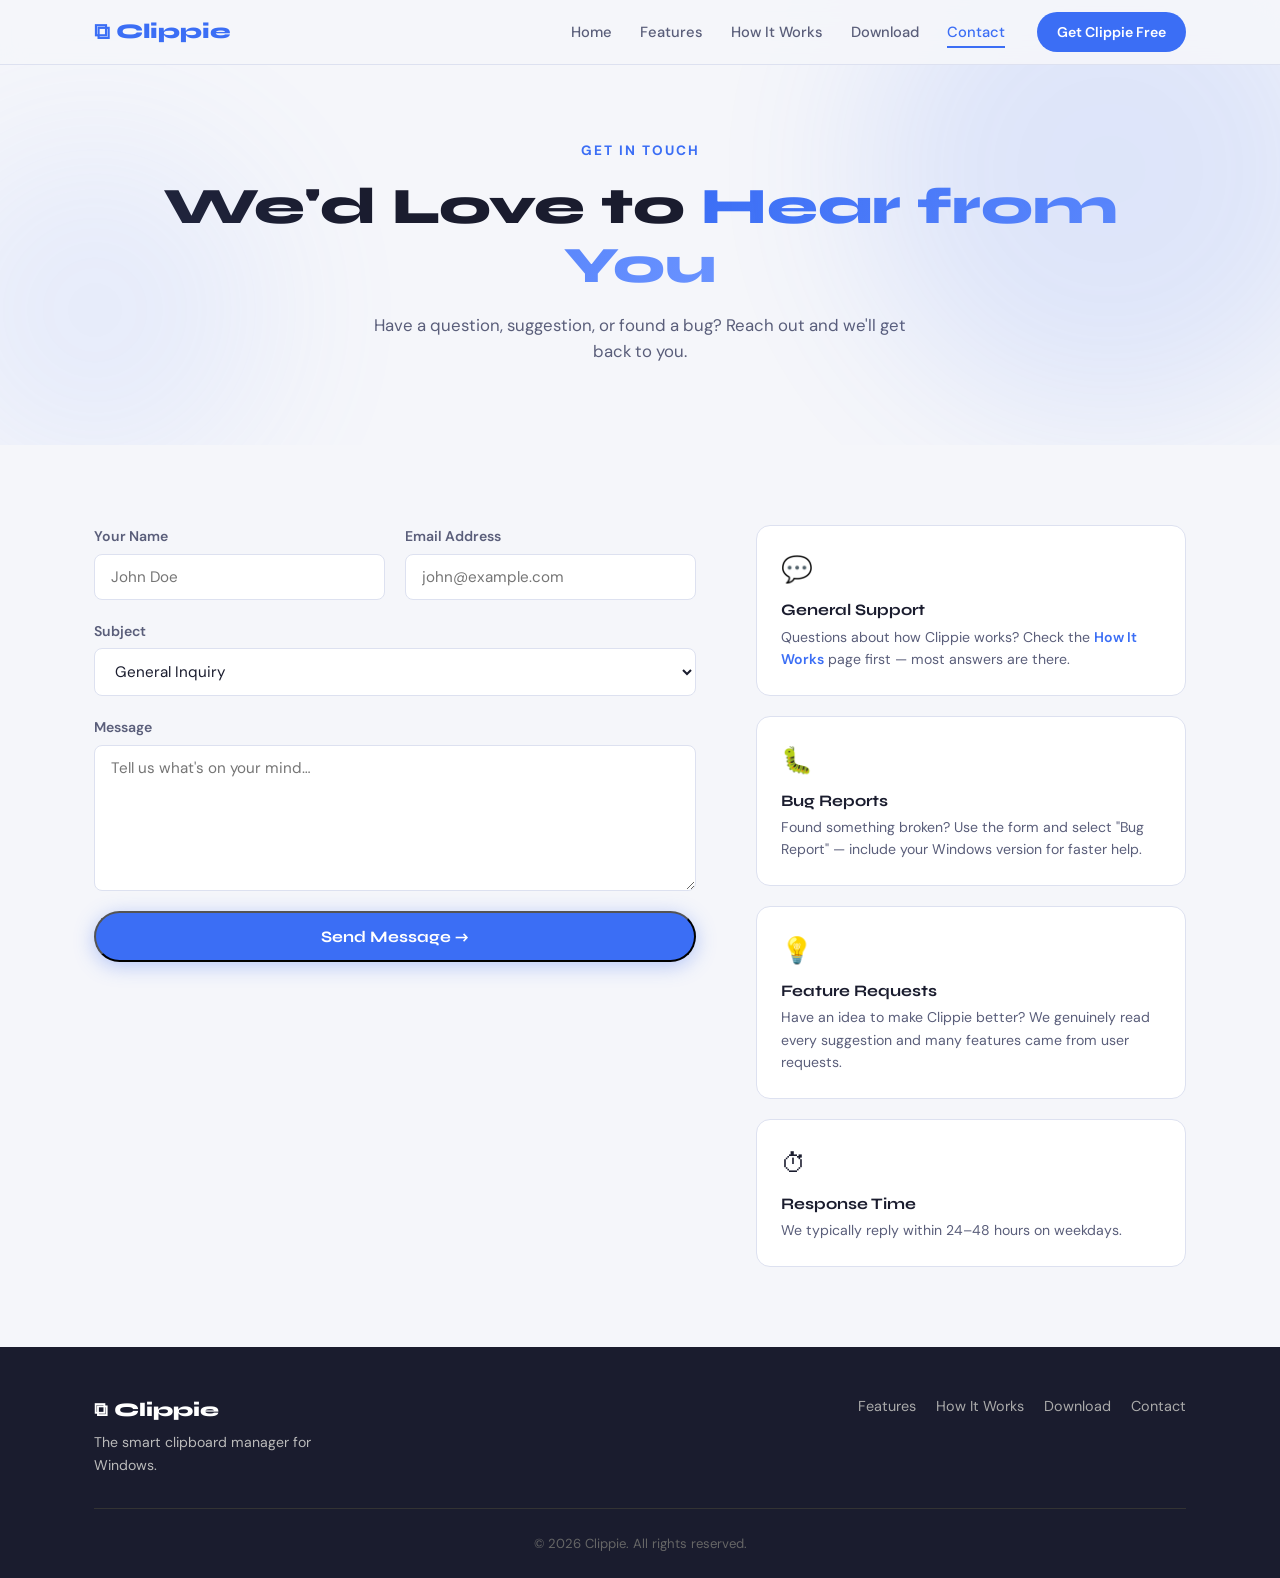
==== contact.html @ e57cf1a3 "Add files via upload" ====
<!DOCTYPE html>
<html lang="en">
<head>
  <meta charset="UTF-8"/>
  <meta name="viewport" content="width=device-width, initial-scale=1.0"/>
  <title>Contact – Clippie</title>
  <link rel="stylesheet" href="style.css"/>
  <link href="https://fonts.googleapis.com/css2?family=Syne:wght@400;600;700;800&family=DM+Sans:wght@300;400;500&display=swap" rel="stylesheet"/>
</head>
<body>

<nav class="navbar">
  <div class="nav-inner">
    <a href="index.html" class="logo"><span class="logo-icon">⧉</span> Clippie</a>
    <ul class="nav-links">
      <li><a href="index.html">Home</a></li>
      <li><a href="features.html">Features</a></li>
      <li><a href="how-it-works.html">How It Works</a></li>
      <li><a href="download.html">Download</a></li>
      <li><a href="contact.html" class="active">Contact</a></li>
    </ul>
    <a href="download.html" class="btn-nav">Get Clippie Free</a>
    <button class="burger" id="burger">&#9776;</button>
  </div>
  <div class="mobile-menu" id="mobileMenu">
    <a href="index.html">Home</a>
    <a href="features.html">Features</a>
    <a href="how-it-works.html">How It Works</a>
    <a href="download.html">Download</a>
    <a href="contact.html">Contact</a>
  </div>
</nav>

<section class="page-hero">
  <div class="orb orb1"></div>
  <div class="orb orb2"></div>
  <div class="container">
    <p class="page-label">Get in Touch</p>
    <h1>We'd Love to <span class="gradient-text">Hear from You</span></h1>
    <p class="page-sub">Have a question, suggestion, or found a bug? Reach out and we'll get back to you.</p>
  </div>
</section>

<section class="contact-section">
  <div class="container">
    <div class="contact-layout">

      <!-- FORM -->
      <div class="contact-form-wrap fade-up">
        <form class="contact-form" id="contactForm">
          <div class="form-row">
            <div class="form-group">
              <label>Your Name</label>
              <input type="text" placeholder="John Doe" required />
            </div>
            <div class="form-group">
              <label>Email Address</label>
              <input type="email" placeholder="john@example.com" required />
            </div>
          </div>
          <div class="form-group">
            <label>Subject</label>
            <select>
              <option>General Inquiry</option>
              <option>Bug Report</option>
              <option>Feature Request</option>
              <option>Other</option>
            </select>
          </div>
          <div class="form-group">
            <label>Message</label>
            <textarea rows="6" placeholder="Tell us what's on your mind…" required></textarea>
          </div>
          <button type="submit" class="btn-primary full-width">Send Message →</button>
          <div class="form-success" id="formSuccess">✓ Message sent! We'll reply soon.</div>
        </form>
      </div>

      <!-- INFO -->
      <div class="contact-info fade-up">
        <div class="ci-card">
          <div class="ci-icon">💬</div>
          <h3>General Support</h3>
          <p>Questions about how Clippie works? Check the <a href="how-it-works.html">How It Works</a> page first — most answers are there.</p>
        </div>
        <div class="ci-card">
          <div class="ci-icon">🐛</div>
          <h3>Bug Reports</h3>
          <p>Found something broken? Use the form and select "Bug Report" — include your Windows version for faster help.</p>
        </div>
        <div class="ci-card">
          <div class="ci-icon">💡</div>
          <h3>Feature Requests</h3>
          <p>Have an idea to make Clippie better? We genuinely read every suggestion and many features came from user requests.</p>
        </div>
        <div class="ci-card">
          <div class="ci-icon">⏱</div>
          <h3>Response Time</h3>
          <p>We typically reply within 24–48 hours on weekdays.</p>
        </div>
      </div>

    </div>
  </div>
</section>

<footer class="footer">
  <div class="container footer-inner">
    <div class="footer-brand"><span class="logo">⧉ Clippie</span><p>The smart clipboard manager for Windows.</p></div>
    <div class="footer-links">
      <a href="features.html">Features</a>
      <a href="how-it-works.html">How It Works</a>
      <a href="download.html">Download</a>
      <a href="contact.html">Contact</a>
    </div>
    <p class="footer-copy">© 2026 Clippie. All rights reserved.</p>
  </div>
</footer>

<script src="main.js"></script>
<script>
  document.getElementById('contactForm').addEventListener('submit', function(e){
    e.preventDefault();
    document.getElementById('formSuccess').style.display = 'block';
    this.reset();
    setTimeout(()=>{ document.getElementById('formSuccess').style.display='none'; }, 4000);
  });
</script>
</body>
</html>
---- style.css ----
/* ========================
   CLIPPIE WEBSITE — style.css
   ======================== */

:root {
  --blue: #3b6ef5;
  --blue-light: #6a93ff;
  --blue-dark: #1a3eb5;
  --bg: #f5f6fa;
  --bg2: #eef0f7;
  --card: #ffffff;
  --text: #1a1c2e;
  --text2: #5a5e7a;
  --border: #dde1f0;
  --green: #22c55e;
  --radius: 14px;
  --radius-sm: 8px;
  --shadow: 0 4px 24px rgba(59,110,245,0.10);
  --shadow-lg: 0 8px 48px rgba(59,110,245,0.18);
  --transition: 0.3s cubic-bezier(.4,0,.2,1);
}

*, *::before, *::after { box-sizing: border-box; margin: 0; padding: 0; }

html { scroll-behavior: smooth; }

body {
  font-family: 'DM Sans', sans-serif;
  background: var(--bg);
  color: var(--text);
  font-size: 16px;
  line-height: 1.6;
  overflow-x: hidden;
}

h1,h2,h3,h4 { font-family: 'Syne', sans-serif; line-height: 1.15; }

a { color: inherit; text-decoration: none; }

img { max-width: 100%; }

.container { max-width: 1140px; margin: 0 auto; padding: 0 24px; }

/* ======================== NAVBAR ======================== */
.navbar {
  position: fixed; top: 0; left: 0; right: 0; z-index: 999;
  background: rgba(245,246,250,0.92);
  backdrop-filter: blur(12px);
  border-bottom: 1px solid var(--border);
  transition: var(--transition);
}
.nav-inner {
  display: flex; align-items: center; gap: 32px;
  max-width: 1140px; margin: 0 auto; padding: 0 24px; height: 64px;
}
.logo {
  font-family: 'Syne', sans-serif;
  font-size: 1.3rem; font-weight: 800;
  color: var(--blue);
  display: flex; align-items: center; gap: 6px;
}
.logo-icon { font-size: 1.4rem; }
.nav-links {
  display: flex; list-style: none; gap: 28px; margin-left: auto;
}
.nav-links a {
  font-size: 0.92rem; font-weight: 500; color: var(--text2);
  transition: color var(--transition); padding: 4px 0; position: relative;
}
.nav-links a::after {
  content: ''; position: absolute; bottom: -2px; left: 0; right: 0;
  height: 2px; background: var(--blue);
  transform: scaleX(0); transform-origin: left;
  transition: transform var(--transition);
}
.nav-links a:hover, .nav-links a.active { color: var(--blue); }
.nav-links a:hover::after, .nav-links a.active::after { transform: scaleX(1); }

.btn-nav {
  background: var(--blue); color: #fff;
  padding: 9px 20px; border-radius: 50px;
  font-size: 0.88rem; font-weight: 600;
  transition: background var(--transition), transform var(--transition);
  white-space: nowrap;
}
.btn-nav:hover { background: var(--blue-dark); transform: translateY(-1px); }

.burger {
  display: none; background: none; border: none;
  font-size: 1.4rem; cursor: pointer; color: var(--text);
  margin-left: auto;
}
.mobile-menu {
  display: none; flex-direction: column;
  padding: 12px 24px 20px;
  background: var(--card); border-top: 1px solid var(--border);
}
.mobile-menu a {
  padding: 12px 0; font-weight: 500; border-bottom: 1px solid var(--border);
  color: var(--text2);
}
.mobile-menu a:last-child { border-bottom: none; }
.mobile-menu.open { display: flex; }

/* ======================== BUTTONS ======================== */
.btn-primary {
  display: inline-block;
  background: var(--blue); color: #fff;
  padding: 14px 32px; border-radius: 50px;
  font-family: 'Syne', sans-serif; font-weight: 700; font-size: 1rem;
  transition: all var(--transition);
  box-shadow: 0 4px 20px rgba(59,110,245,0.35);
}
.btn-primary:hover { background: var(--blue-dark); transform: translateY(-2px); box-shadow: 0 8px 32px rgba(59,110,245,0.45); }
.btn-primary.full-width { width: 100%; text-align: center; }

.btn-ghost {
  display: inline-block;
  color: var(--blue); font-weight: 600; font-size: 0.97rem;
  padding: 14px 24px;
  border: 2px solid var(--blue);
  border-radius: 50px;
  transition: all var(--transition);
}
.btn-ghost:hover { background: var(--blue); color: #fff; }

.gradient-text {
  background: linear-gradient(120deg, var(--blue), var(--blue-light));
  -webkit-background-clip: text;
  -webkit-text-fill-color: transparent;
  background-clip: text;
}

/* ======================== HERO ======================== */
.hero {
  min-height: 100vh;
  display: flex; align-items: center;
  padding: 100px 24px 60px;
  max-width: 1140px; margin: 0 auto;
  gap: 60px; position: relative;
  overflow: hidden;
}
.hero-bg { position: fixed; inset: 0; pointer-events: none; z-index: 0; }
.orb {
  position: absolute; border-radius: 50%; filter: blur(80px); opacity: 0.18;
  animation: float 8s ease-in-out infinite;
}
.orb1 { width: 500px; height: 500px; background: var(--blue); top: -100px; right: -100px; }
.orb2 { width: 350px; height: 350px; background: var(--blue-light); bottom: 0; left: -100px; animation-delay: -3s; }
.orb3 { width: 250px; height: 250px; background: #a5b4fc; top: 40%; left: 35%; animation-delay: -5s; }
@keyframes float { 0%,100%{transform:translateY(0)} 50%{transform:translateY(-30px)} }

.hero-content { flex: 1; position: relative; z-index: 1; }
.badge {
  display: inline-block;
  background: rgba(59,110,245,0.1); color: var(--blue);
  border: 1px solid rgba(59,110,245,0.25);
  padding: 6px 16px; border-radius: 50px;
  font-size: 0.85rem; font-weight: 600; margin-bottom: 20px;
}
.hero h1 { font-size: clamp(2.4rem, 5vw, 3.8rem); font-weight: 800; margin-bottom: 20px; }
.hero-sub { font-size: 1.1rem; color: var(--text2); max-width: 480px; margin-bottom: 32px; }
.hero-cta { display: flex; gap: 16px; flex-wrap: wrap; margin-bottom: 40px; }
.hero-stats { display: flex; gap: 0; align-items: center; }
.stat { text-align: center; padding: 0 28px; }
.stat:first-child { padding-left: 0; }
.stat strong { display: block; font-family: 'Syne', sans-serif; font-size: 1.6rem; font-weight: 800; color: var(--blue); }
.stat span { font-size: 0.82rem; color: var(--text2); }
.stat-divider { width: 1px; height: 40px; background: var(--border); }

/* APP MOCKUP */
.hero-visual { flex: 1.1; position: relative; z-index: 1; }
.app-mockup {
  background: var(--card);
  border-radius: 16px;
  box-shadow: var(--shadow-lg);
  overflow: hidden; border: 1px solid var(--border);
}
.mockup-bar {
  background: var(--bg2); padding: 10px 16px;
  display: flex; align-items: center; gap: 6px;
  border-bottom: 1px solid var(--border);
}
.dot { width: 10px; height: 10px; border-radius: 50%; }
.red{background:#ff5f57;} .yellow{background:#febc2e;} .green{background:#28c840;}
.mockup-title { margin-left: 10px; font-family:'Syne',sans-serif; font-weight:700; font-size:.9rem; color:var(--blue); }
.mockup-body { display:flex; }
.mockup-sidebar { background: var(--bg2); width:170px; padding:12px 0; border-right:1px solid var(--border); flex-shrink:0; }
.ms-item { padding:8px 16px; font-size:.78rem; font-weight:500; color:var(--text2); cursor:pointer; transition:background var(--transition); }
.ms-item.active { background:var(--blue); color:#fff; border-radius:6px; margin:0 8px; }
.ms-item:hover:not(.active) { background:var(--bg); }
.mockup-main { padding:16px; flex:1; }
.mockup-search { background:var(--bg2); border-radius:var(--radius-sm); padding:8px 14px; font-size:.82rem; color:var(--text2); margin-bottom:12px; border:1px solid var(--border); }
.clip-card {
  background: var(--bg2); border-radius:10px; padding:12px 14px; margin-bottom:10px;
  border:1px solid var(--border);
}
.clip-tag {
  display:inline-block; font-size:.7rem; font-weight:700; padding:2px 8px; border-radius:4px;
  background:rgba(59,110,245,0.12); color:var(--blue); margin-bottom:6px;
}
.img-tag { background:rgba(239,154,0,0.12); color:#b45309; }
.clip-card p { font-size:.82rem; color:var(--text); }
.clip-img-placeholder { height:50px; background:linear-gradient(135deg,#e0e7ff,#c7d2fe); border-radius:6px; }

/* ANIMATION CLASSES */
.fade-up { opacity:0; transform:translateY(30px); transition:opacity 0.6s ease, transform 0.6s ease; }
.fade-up.visible { opacity:1; transform:translateY(0); }
.fade-up-delay { opacity:0; transform:translateY(30px); animation:fadeUp 0.8s ease 0.3s forwards; }
.animate-in { animation:slideIn 0.5s ease forwards; }
.delay1 { animation-delay:.15s; }
.delay2 { animation-delay:.3s; }
@keyframes fadeUp { to{opacity:1;transform:translateY(0)} }
@keyframes slideIn { from{opacity:0;transform:translateX(-12px)} to{opacity:1;transform:translateX(0)} }

/* ======================== QUICK FEATURES ======================== */
.quick-features { padding:80px 0; }
.qf-grid { display:grid; grid-template-columns:repeat(auto-fit,minmax(230px,1fr)); gap:24px; }
.qf-item {
  background:var(--card); border-radius:var(--radius); padding:28px 24px;
  border:1px solid var(--border); transition:transform var(--transition), box-shadow var(--transition);
}
.qf-item:hover { transform:translateY(-4px); box-shadow:var(--shadow-lg); }
.qf-icon { font-size:2rem; margin-bottom:12px; }
.qf-item h3 { font-size:1.1rem; margin-bottom:8px; }
.qf-item p { font-size:.9rem; color:var(--text2); }

/* ======================== CTA BAND ======================== */
.cta-band {
  background: linear-gradient(135deg, var(--blue), var(--blue-light));
  padding: 80px 0; text-align: center; color: #fff;
}
.cta-band h2 { font-size:clamp(1.6rem,3vw,2.4rem); margin-bottom:12px; }
.cta-band p { font-size:1.05rem; margin-bottom:28px; opacity:.9; }
.cta-band .btn-primary { background:#fff; color:var(--blue); box-shadow:0 4px 24px rgba(0,0,0,0.2); }
.cta-band .btn-primary:hover { background:#eef; }

/* ======================== FOOTER ======================== */
.footer { background:var(--text); color:#bbb; padding:48px 0 24px; }
.footer-inner { display:flex; flex-wrap:wrap; gap:32px; align-items:flex-start; justify-content:space-between; }
.footer-brand .logo { color:#fff; font-size:1.2rem; }
.footer-brand p { font-size:.88rem; margin-top:6px; max-width:220px; }
.footer-links { display:flex; gap:20px; flex-wrap:wrap; }
.footer-links a { font-size:.9rem; color:#aaa; transition:color var(--transition); }
.footer-links a:hover { color:#fff; }
.footer-copy { width:100%; text-align:center; font-size:.82rem; color:#666; padding-top:24px; border-top:1px solid #333; }

/* ======================== PAGE HERO ======================== */
.page-hero {
  padding: 140px 0 80px;
  text-align: center; position: relative; overflow: hidden;
}
.page-hero .orb1 { top:-80px; right:-80px; opacity:.12; }
.page-hero .orb2 { bottom:-40px; left:-80px; opacity:.10; }
.page-label {
  font-size:.85rem; font-weight:700; text-transform:uppercase; letter-spacing:2px;
  color:var(--blue); margin-bottom:16px;
}
.page-hero h1 { font-size:clamp(2rem,4vw,3.2rem); font-weight:800; margin-bottom:16px; }
.page-sub { font-size:1.05rem; color:var(--text2); max-width:560px; margin:0 auto; }

/* ======================== FEATURES PAGE ======================== */
.features-section { padding:80px 0; }
.feature-row {
  display:flex; gap:60px; align-items:center; margin-bottom:100px;
}
.feature-row.reverse { flex-direction:row-reverse; }
.feature-text { flex:1; }
.feat-number { font-family:'Syne',sans-serif; font-size:3.5rem; font-weight:800; color:rgba(59,110,245,0.12); line-height:1; margin-bottom:8px; }
.feature-text h2 { font-size:clamp(1.5rem,2.5vw,2rem); margin-bottom:12px; }
.feature-text p { color:var(--text2); margin-bottom:20px; font-size:.97rem; }
.feat-list { list-style:none; display:flex; flex-direction:column; gap:8px; }
.feat-list li { font-size:.92rem; color:var(--text2); }
.feature-img-box { flex:1; }
.feat-screenshot { border-radius:var(--radius); box-shadow:var(--shadow-lg); border:1px solid var(--border); }
.feat-placeholder { flex-direction:column; gap:10px; }

/* Categories Visual */
.categories-visual { display:flex; flex-wrap:wrap; gap:10px; padding:30px; background:var(--card); border-radius:var(--radius); border:1px solid var(--border); }
.cat-pill {
  padding:8px 16px; border-radius:50px; background:var(--bg2); font-size:.82rem; font-weight:600;
  color:var(--text2); border:1.5px solid var(--border); transition:all var(--transition); cursor:pointer;
}
.cat-pill.active { background:var(--blue); color:#fff; border-color:var(--blue); }
.cat-pill:hover:not(.active) { border-color:var(--blue); color:var(--blue); }

/* Floating Demo */
.floating-demo { padding:40px; background:var(--card); border-radius:var(--radius); border:1px solid var(--border); display:flex; align-items:center; gap:16px; }
.floating-btn-demo {
  width:64px; height:64px; background:rgba(59,110,245,0.18); border-radius:50%;
  display:flex; align-items:center; justify-content:center; font-size:1.5rem; color:var(--blue);
  flex-shrink:0; cursor:pointer; transition:transform var(--transition);
  animation:pulse 2s ease-in-out infinite;
}
.floating-btn-demo:hover { transform:scale(1.1); }
@keyframes pulse { 0%,100%{box-shadow:0 0 0 0 rgba(59,110,245,0.3)} 50%{box-shadow:0 0 0 12px rgba(59,110,245,0)} }
.floating-panel-demo { flex:1; background:var(--bg2); border-radius:var(--radius-sm); padding:12px; border:1px solid var(--border); }
.fp-item { padding:8px 12px; font-size:.82rem; border-bottom:1px solid var(--border); color:var(--text2); cursor:pointer; transition:background var(--transition); }
.fp-item:last-child { border-bottom:none; }
.fp-item:hover { background:var(--card); color:var(--blue); }

/* Themes Visual */
.themes-visual { display:flex; flex-direction:column; gap:12px; }
.theme-card {
  border-radius:var(--radius); padding:18px 20px; border:2px solid var(--border);
  transition:all var(--transition); cursor:pointer;
}
.theme-card:hover { border-color:var(--blue); }
.theme-card span { font-size:.85rem; font-weight:700; display:block; margin-bottom:10px; }
.theme-bar { height:8px; border-radius:4px; background:currentColor; opacity:.3; margin-bottom:6px; }
.theme-bar.short { width:60%; }
.dark-oled { background:#0a0a0a; color:#e0e0e0; border-color:#333; }
.tokyo { background:#1a1b26; color:#a9b1d6; border-color:#2d2f46; }
.light { background:#f5f6fa; color:#1a1c2e; }
.selected-theme { border-color:var(--blue) !important; box-shadow:0 0 0 3px rgba(59,110,245,0.15); }

/* Favourites Demo */
.fav-demo { display:flex; flex-direction:column; gap:10px; padding:24px; background:var(--card); border-radius:var(--radius); border:1px solid var(--border); }
.fav-clip { display:flex; align-items:center; gap:10px; padding:12px 14px; background:var(--bg2); border-radius:10px; border:1px solid var(--border); }
.fav-clip.muted { opacity:.5; }
.fav-clip p { flex:1; font-size:.82rem; color:var(--text); margin:0; }
.star-icon { font-size:1.1rem; color:#ccc; cursor:pointer; flex-shrink:0; }
.star-icon.filled { color:#f59e0b; }

/* ======================== HOW IT WORKS PAGE ======================== */
.steps-section { padding:80px 0; }
.steps-timeline { display:flex; flex-direction:column; gap:0; position:relative; }
.steps-timeline::before {
  content:''; position:absolute; left:35px; top:0; bottom:0; width:2px;
  background:linear-gradient(to bottom,var(--blue),transparent);
}
.step-item { display:flex; gap:40px; margin-bottom:64px; position:relative; }
.step-number {
  width:70px; height:70px; border-radius:50%;
  background:var(--blue); color:#fff;
  display:flex; align-items:center; justify-content:center;
  font-family:'Syne',sans-serif; font-size:1.4rem; font-weight:800;
  flex-shrink:0; box-shadow:0 4px 20px rgba(59,110,245,0.4);
  position:relative; z-index:1;
}
.step-content { flex:1; padding-top:12px; }
.step-content h3 { font-size:1.3rem; margin-bottom:8px; }
.step-content p { color:var(--text2); font-size:.95rem; margin-bottom:20px; }
kbd {
  display:inline-block; padding:2px 8px; background:var(--bg2); border:1px solid var(--border);
  border-radius:5px; font-size:.85rem; font-family:monospace; box-shadow:0 2px 0 var(--border);
}

/* Step visuals */
.step-visual {
  display:flex; align-items:center; gap:16px;
  padding:20px 24px; background:var(--card);
  border-radius:var(--radius); border:1px solid var(--border); flex-wrap:wrap;
}
.install-icon,.tray-icon { font-size:2rem; }
.install-arrow,.copy-arrow,.float-arrow,.paste-arrow { font-size:1.2rem; color:var(--blue); font-weight:700; }
.saved-badge { background:rgba(34,197,94,0.15); color:#16a34a; padding:6px 14px; border-radius:50px; font-weight:600; font-size:.88rem; }
.key-combo { display:flex; gap:6px; align-items:center; }
.float-btn-anim {
  width:48px; height:48px; border-radius:50%; background:rgba(59,110,245,0.15);
  display:flex; align-items:center; justify-content:center; font-size:1.2rem; color:var(--blue);
  animation:pulse 2s ease-in-out infinite;
}
.panel-preview { background:var(--bg2); border-radius:8px; padding:8px; border:1px solid var(--border); }
.pp-item { padding:6px 10px; font-size:.78rem; color:var(--text2); border-bottom:1px solid var(--border); }
.pp-item:last-child { border-bottom:none; }
.mouse-click { font-size:1.1rem; font-weight:600; color:var(--blue); }
.pasted-text { background:rgba(59,110,245,0.1); color:var(--blue); padding:8px 16px; border-radius:50px; font-weight:600; font-size:.88rem; }
.dash-mini { display:flex; border-radius:10px; overflow:hidden; border:1px solid var(--border); }
.dm-sidebar { background:var(--bg2); padding:8px; display:flex; flex-direction:column; gap:6px; }
.dm-item { padding:6px 10px; border-radius:6px; font-size:.75rem; font-weight:600; color:var(--text2); }
.dm-item.a { background:var(--blue); color:#fff; }
.dm-main { padding:10px; flex:1; }
.dm-search { background:var(--bg2); border-radius:6px; padding:5px 10px; font-size:.75rem; color:var(--text2); margin-bottom:8px; }
.dm-clip { background:var(--bg2); border-radius:6px; padding:7px 10px; font-size:.75rem; color:var(--text2); margin-bottom:6px; }

/* FAQ */
.faq-section { padding:80px 0; background:var(--bg2); }
.section-title { font-size:clamp(1.5rem,3vw,2.2rem); text-align:center; margin-bottom:48px; }
.faq-list { max-width:720px; margin:0 auto; display:flex; flex-direction:column; gap:12px; }
.faq-item { background:var(--card); border-radius:var(--radius); border:1px solid var(--border); overflow:hidden; }
.faq-q {
  width:100%; display:flex; justify-content:space-between; align-items:center;
  padding:18px 22px; background:none; border:none; cursor:pointer;
  font-family:'Syne',sans-serif; font-size:1rem; font-weight:600; color:var(--text);
  text-align:left; transition:color var(--transition);
}
.faq-q:hover { color:var(--blue); }
.faq-q span { font-size:1.3rem; color:var(--blue); transition:transform var(--transition); }
.faq-q.open span { transform:rotate(45deg); }
.faq-a { padding:0 22px; max-height:0; overflow:hidden; transition:max-height .35s ease, padding .3s; font-size:.93rem; color:var(--text2); }
.faq-a.open { max-height:200px; padding:0 22px 18px; }

/* ======================== DOWNLOAD PAGE ======================== */
.download-section { padding:80px 0; }
.download-card {
  background:var(--card); border-radius:20px; padding:48px;
  border:1px solid var(--border); box-shadow:var(--shadow-lg);
  display:flex; gap:60px; align-items:center; margin-bottom:60px; flex-wrap:wrap;
}
.dl-left { flex:1; }
.dl-icon { font-size:3.5rem; margin-bottom:12px; }
.dl-left h2 { font-size:2rem; margin-bottom:6px; }
.dl-version { color:var(--text2); font-size:.88rem; margin-bottom:16px; }
.dl-meta { display:flex; gap:12px; flex-wrap:wrap; }
.dl-meta span { background:var(--bg2); padding:5px 14px; border-radius:50px; font-size:.82rem; font-weight:600; color:var(--text2); border:1px solid var(--border); }
.dl-right { flex:1; text-align:center; }
.btn-download {
  display:inline-flex; align-items:center; gap:10px;
  background:var(--blue); color:#fff; padding:18px 36px; border-radius:50px;
  font-family:'Syne',sans-serif; font-size:1.1rem; font-weight:700;
  box-shadow:0 6px 28px rgba(59,110,245,0.4);
  transition:all var(--transition); margin-bottom:12px;
}
.btn-download:hover { background:var(--blue-dark); transform:translateY(-2px); box-shadow:0 10px 36px rgba(59,110,245,0.5); }
.dl-arrow { font-size:1.3rem; animation:bounce 1.5s ease-in-out infinite; }
@keyframes bounce { 0%,100%{transform:translateY(0)} 50%{transform:translateY(4px)} }
.dl-note { font-size:.82rem; color:var(--text2); }
.dl-count { margin-top:12px; font-size:.88rem; font-weight:600; color:var(--blue); }
#countNum { font-family:'Syne',sans-serif; font-size:1.1rem; }

/* Requirements */
.requirements { background:var(--card); border-radius:var(--radius); padding:36px; border:1px solid var(--border); margin-bottom:40px; }
.requirements h3 { font-size:1.2rem; margin-bottom:20px; }
.req-grid { display:grid; grid-template-columns:repeat(auto-fit,minmax(200px,1fr)); gap:16px; }
.req-item { background:var(--bg2); border-radius:var(--radius-sm); padding:14px 18px; }
.req-item strong { display:block; font-size:.8rem; font-weight:700; text-transform:uppercase; letter-spacing:1px; color:var(--blue); margin-bottom:4px; }
.req-item span { font-size:.9rem; color:var(--text2); }

/* Install Steps */
.install-steps { background:var(--card); border-radius:var(--radius); padding:36px; border:1px solid var(--border); }
.install-steps h3 { font-size:1.2rem; margin-bottom:20px; }
.install-grid { display:grid; grid-template-columns:repeat(auto-fit,minmax(200px,1fr)); gap:20px; }
.install-step { display:flex; gap:14px; align-items:flex-start; }
.is-num {
  width:32px; height:32px; border-radius:50%; background:var(--blue); color:#fff;
  display:flex; align-items:center; justify-content:center; font-weight:800; font-size:.9rem;
  flex-shrink:0;
}
.install-step p { font-size:.9rem; color:var(--text2); padding-top:4px; }

/* Whats Included */
.whats-included { padding:80px 0; background:var(--bg2); }
.included-grid { display:grid; grid-template-columns:repeat(auto-fit,minmax(220px,1fr)); gap:16px; max-width:900px; margin:0 auto; }
.inc-item {
  background:var(--card); border-radius:var(--radius-sm); padding:14px 18px;
  border:1px solid var(--border); display:flex; align-items:center; gap:10px;
  font-size:.92rem; font-weight:500; transition:transform var(--transition);
}
.inc-item:hover { transform:translateY(-2px); box-shadow:var(--shadow); }
.inc-item span { color:var(--green); font-size:1rem; }

/* ======================== CONTACT PAGE ======================== */
.contact-section { padding:80px 0; }
.contact-layout { display:grid; grid-template-columns:1.4fr 1fr; gap:60px; align-items:start; }
.contact-form { display:flex; flex-direction:column; gap:20px; }
.form-row { display:grid; grid-template-columns:1fr 1fr; gap:20px; }
.form-group { display:flex; flex-direction:column; gap:6px; }
.form-group label { font-weight:600; font-size:.88rem; color:var(--text2); }
.form-group input,
.form-group select,
.form-group textarea {
  padding:12px 16px; border-radius:var(--radius-sm);
  border:1.5px solid var(--border); background:var(--card);
  font-family:'DM Sans',sans-serif; font-size:.95rem; color:var(--text);
  outline:none; transition:border var(--transition);
}
.form-group input:focus,
.form-group select:focus,
.form-group textarea:focus { border-color:var(--blue); }
.form-group textarea { resize:vertical; }
.form-success {
  display:none; background:rgba(34,197,94,0.15); color:#16a34a;
  padding:12px 18px; border-radius:var(--radius-sm); font-weight:600; text-align:center;
}
.contact-info { display:flex; flex-direction:column; gap:20px; }
.ci-card {
  background:var(--card); border-radius:var(--radius); padding:24px;
  border:1px solid var(--border); transition:transform var(--transition), box-shadow var(--transition);
}
.ci-card:hover { transform:translateY(-3px); box-shadow:var(--shadow-lg); }
.ci-icon { font-size:1.6rem; margin-bottom:10px; }
.ci-card h3 { font-size:1rem; margin-bottom:6px; }
.ci-card p { font-size:.88rem; color:var(--text2); }
.ci-card a { color:var(--blue); font-weight:600; }

/* ======================== RESPONSIVE ======================== */
@media(max-width:900px){
  .hero { flex-direction:column; padding-top:90px; text-align:center; }
  .hero-cta { justify-content:center; }
  .hero-stats { justify-content:center; }
  .hero-sub { margin:0 auto 32px; }
  .feature-row, .feature-row.reverse { flex-direction:column; gap:32px; }
  .contact-layout { grid-template-columns:1fr; }
  .steps-timeline::before { left:28px; }
}
@media(max-width:600px){
  .nav-links, .btn-nav { display:none; }
  .burger { display:block; }
  .form-row { grid-template-columns:1fr; }
  .download-card { flex-direction:column; padding:28px; }
  .hero-stats { flex-direction:column; gap:20px; }
  .stat-divider { width:40px; height:1px; }
}
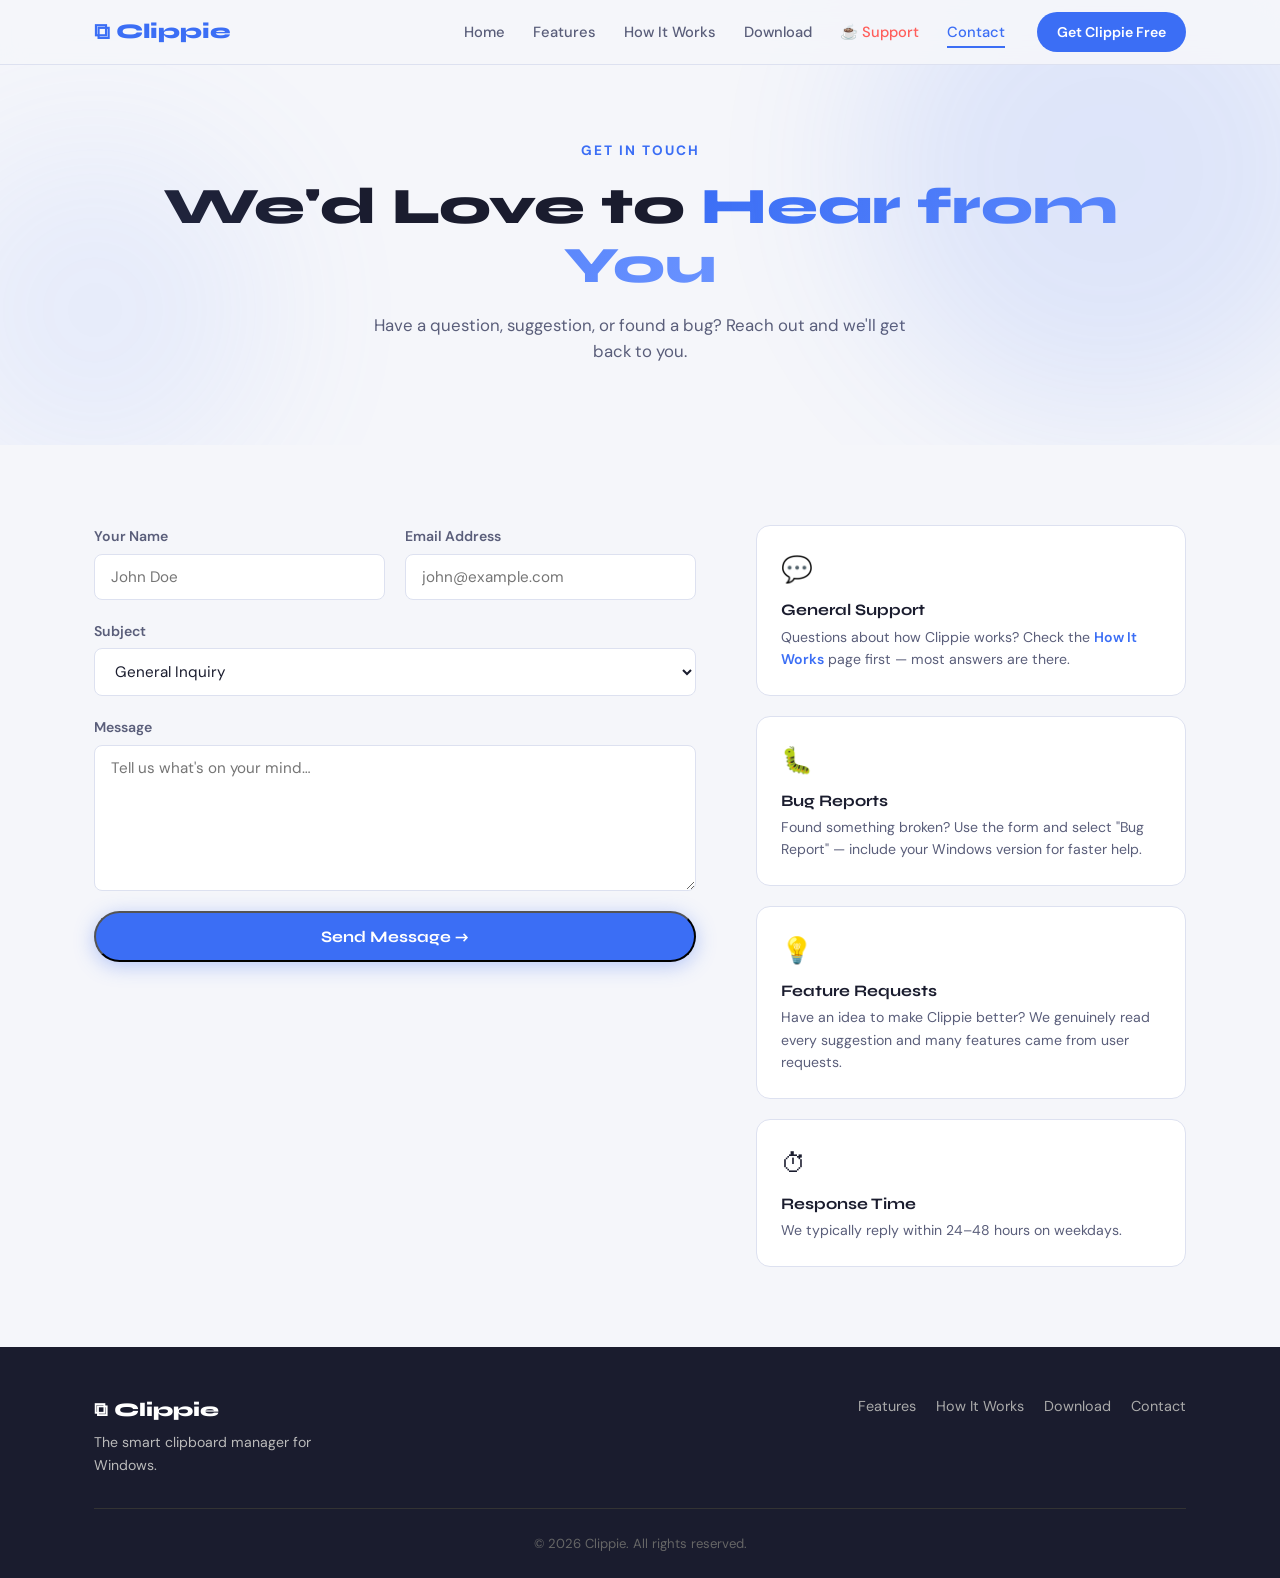
==== commit 2f4854ea: "create separate section for support as well" ====
--- a/contact.html
+++ b/contact.html
@@ -3,7 +3,11 @@
 <head>
   <meta charset="UTF-8"/>
   <meta name="viewport" content="width=device-width, initial-scale=1.0"/>
-  <title>Contact – Clippie</title>
+  <meta name="description" content="Reach out to the Clippie team for support, bug reports, or feature requests. We're here to help you work faster."/>
+  <title>Contact Us – Clippie | Support & Feedback</title>
+  
+  <link rel="preconnect" href="https://fonts.googleapis.com">
+  <link rel="preconnect" href="https://fonts.gstatic.com" crossorigin>
   <link rel="stylesheet" href="style.css"/>
   <link href="https://fonts.googleapis.com/css2?family=Syne:wght@400;600;700;800&family=DM+Sans:wght@300;400;500&display=swap" rel="stylesheet"/>
 </head>
@@ -17,16 +21,18 @@
       <li><a href="features.html">Features</a></li>
       <li><a href="how-it-works.html">How It Works</a></li>
       <li><a href="download.html">Download</a></li>
+      <li><a href="support.html" class="nav-highlight">☕ Support</a></li>
       <li><a href="contact.html" class="active">Contact</a></li>
     </ul>
     <a href="download.html" class="btn-nav">Get Clippie Free</a>
-    <button class="burger" id="burger">&#9776;</button>
+    <button class="burger" id="burger" aria-label="Toggle mobile menu" aria-expanded="false">&#9776;</button>
   </div>
   <div class="mobile-menu" id="mobileMenu">
     <a href="index.html">Home</a>
     <a href="features.html">Features</a>
     <a href="how-it-works.html">How It Works</a>
     <a href="download.html">Download</a>
+    <a href="support.html">Support</a>
     <a href="contact.html">Contact</a>
   </div>
 </nav>
--- a/style.css
+++ b/style.css
@@ -170,38 +170,48 @@
 
 /* APP MOCKUP */
 .hero-visual { flex: 1.1; position: relative; z-index: 1; }
+/* APP MOCKUP */
+.hero-visual { flex: 1.1; position: relative; z-index: 1; }
 .app-mockup {
   background: var(--card);
-  border-radius: 16px;
-  box-shadow: var(--shadow-lg);
+  border-radius: 20px;
+  box-shadow: 0 40px 100px -20px rgba(59,110,245,0.25);
   overflow: hidden; border: 1px solid var(--border);
-}
+  transform: perspective(1000px) rotateY(-5deg) rotateX(2deg);
+  transition: transform 0.8s cubic-bezier(0.16, 1, 0.3, 1);
+}
+.app-mockup:hover { transform: perspective(1000px) rotateY(0deg) rotateX(0deg); }
+
 .mockup-bar {
-  background: var(--bg2); padding: 10px 16px;
-  display: flex; align-items: center; gap: 6px;
+  background: rgba(245,246,250,0.8);
+  backdrop-filter: blur(8px);
+  padding: 12px 20px;
+  display: flex; align-items: center; gap: 8px;
   border-bottom: 1px solid var(--border);
 }
-.dot { width: 10px; height: 10px; border-radius: 50%; }
+.dot { width: 12px; height: 12px; border-radius: 50%; }
 .red{background:#ff5f57;} .yellow{background:#febc2e;} .green{background:#28c840;}
-.mockup-title { margin-left: 10px; font-family:'Syne',sans-serif; font-weight:700; font-size:.9rem; color:var(--blue); }
-.mockup-body { display:flex; }
-.mockup-sidebar { background: var(--bg2); width:170px; padding:12px 0; border-right:1px solid var(--border); flex-shrink:0; }
-.ms-item { padding:8px 16px; font-size:.78rem; font-weight:500; color:var(--text2); cursor:pointer; transition:background var(--transition); }
-.ms-item.active { background:var(--blue); color:#fff; border-radius:6px; margin:0 8px; }
-.ms-item:hover:not(.active) { background:var(--bg); }
-.mockup-main { padding:16px; flex:1; }
-.mockup-search { background:var(--bg2); border-radius:var(--radius-sm); padding:8px 14px; font-size:.82rem; color:var(--text2); margin-bottom:12px; border:1px solid var(--border); }
+.mockup-title { margin-left: auto; margin-right: auto; font-family:'Syne',sans-serif; font-weight:800; font-size:.82rem; color:var(--text2); letter-spacing: 0.5px; opacity: 0.8; }
+.mockup-body { display:flex; height: 320px; }
+.mockup-sidebar { background: rgba(238,240,247,0.5); width:180px; padding:16px 0; border-right:1px solid var(--border); flex-shrink:0; }
+.ms-item { padding:10px 20px; font-size:.78rem; font-weight:600; color:var(--text2); cursor:pointer; transition:all var(--transition); border-left: 3px solid transparent; }
+.ms-item:hover:not(.active) { background:rgba(59,110,245,0.05); color: var(--blue); }
+.ms-item.active { background:rgba(59,110,245,0.1); color:var(--blue); border-left-color: var(--blue); }
+.mockup-main { padding:20px; flex:1; background: #fff; }
+.mockup-search { background:var(--bg); border-radius:12px; padding:10px 16px; font-size:.82rem; color:var(--text2); margin-bottom:16px; border:1px solid var(--border); box-shadow: inset 0 2px 4px rgba(0,0,0,0.02); }
 .clip-card {
-  background: var(--bg2); border-radius:10px; padding:12px 14px; margin-bottom:10px;
-  border:1px solid var(--border);
-}
+  background: #fff; border-radius:12px; padding:16px; margin-bottom:12px;
+  border:1px solid var(--border); box-shadow: 0 4px 12px rgba(0,0,0,0.03);
+  transition: transform 0.3s ease;
+}
+.clip-card:hover { transform: scale(1.02); border-color: var(--blue-light); }
 .clip-tag {
-  display:inline-block; font-size:.7rem; font-weight:700; padding:2px 8px; border-radius:4px;
-  background:rgba(59,110,245,0.12); color:var(--blue); margin-bottom:6px;
-}
-.img-tag { background:rgba(239,154,0,0.12); color:#b45309; }
-.clip-card p { font-size:.82rem; color:var(--text); }
-.clip-img-placeholder { height:50px; background:linear-gradient(135deg,#e0e7ff,#c7d2fe); border-radius:6px; }
+  display:inline-block; font-size:.65rem; font-weight:800; padding:3px 10px; border-radius:6px;
+  background:rgba(59,110,245,0.1); color:var(--blue); margin-bottom:8px; text-transform: uppercase; letter-spacing: 0.5px;
+}
+.img-tag { background:rgba(239,154,0,0.1); color:#b45309; }
+.clip-card p { font-size:.85rem; color:var(--text); line-height: 1.4; }
+.clip-img-placeholder { height:60px; background:linear-gradient(135deg,#e0e7ff,#c7d2fe); border-radius:8px; }
 
 /* ANIMATION CLASSES */
 .fade-up { opacity:0; transform:translateY(30px); transition:opacity 0.6s ease, transform 0.6s ease; }
@@ -502,3 +512,119 @@
   .hero-stats { flex-direction:column; gap:20px; }
   .stat-divider { width:40px; height:1px; }
 }
+
+
+
+/* Donation Section */
+.support-section {
+    padding: 120px 0;
+    background: #fff;
+    position: relative;
+}
+
+.support-header {
+    margin-bottom: 60px;
+    text-align: center;
+}
+
+.donation-grid {
+    display: grid;
+    grid-template-columns: repeat(auto-fit, minmax(280px, 1fr));
+    gap: 32px;
+    max-width: 1040px;
+    margin: 0 auto;
+}
+
+.donation-card {
+    background: var(--card);
+    border: 1px solid var(--border);
+    border-radius: 28px;
+    padding: 48px 32px;
+    text-decoration: none;
+    color: var(--text);
+    transition: all 0.4s cubic-bezier(0.175, 0.885, 0.32, 1.275);
+    display: flex;
+    flex-direction: column;
+    align-items: center;
+    position: relative;
+    box-shadow: 0 4px 6px -1px rgba(0, 0, 0, 0.05);
+}
+
+.donation-card:hover {
+    transform: translateY(-12px);
+    box-shadow: 0 20px 40px rgba(59, 110, 245, 0.12);
+    border-color: var(--blue-light);
+}
+
+.donation-icon-wrapper {
+    width: 80px;
+    height: 80px;
+    border-radius: 22px;
+    display: flex;
+    align-items: center;
+    justify-content: center;
+    font-size: 2.2rem;
+    margin-bottom: 24px;
+    transition: transform 0.4s ease;
+}
+
+.donation-card:hover .donation-icon-wrapper {
+    transform: scale(1.1) rotate(5deg);
+}
+
+.kofi .donation-icon-wrapper { background: rgba(255, 94, 91, 0.1); color: #ff5e5b; }
+.bmc .donation-icon-wrapper { background: rgba(255, 221, 0, 0.15); color: #d4ac00; }
+.github .donation-icon-wrapper { background: rgba(46, 164, 79, 0.1); color: #2ea44f; }
+
+.donation-card h3 {
+    font-family: 'Syne', sans-serif;
+    font-size: 1.6rem;
+    margin-bottom: 12px;
+    font-weight: 800;
+}
+
+.donation-card p {
+    font-size: 0.95rem;
+    color: var(--text2);
+    margin-bottom: 30px;
+    line-height: 1.6;
+    text-align: center;
+}
+
+.donation-btn {
+    font-weight: 700;
+    font-size: 0.88rem;
+    padding: 12px 28px;
+    border-radius: 50px;
+    background: var(--bg);
+    color: var(--blue);
+    border: 1.5px solid var(--border);
+    transition: all 0.3s ease;
+}
+
+.donation-card:hover .donation-btn {
+    background: var(--blue);
+    color: #fff;
+    border-color: var(--blue);
+    box-shadow: 0 4px 15px rgba(59, 110, 245, 0.3);
+}
+
+/* Featured Badge */
+.popular-tag {
+    position: absolute;
+    top: -14px;
+    background: var(--blue);
+    color: #fff;
+    padding: 6px 16px;
+    border-radius: 50px;
+    font-size: 0.75rem;
+    font-weight: 800;
+    text-transform: uppercase;
+    letter-spacing: 1px;
+    box-shadow: 0 4px 12px rgba(59, 110, 245, 0.3);
+}
+
+.nav-highlight {
+    color: #ff5e5b !important;
+    font-weight: 600;
+}
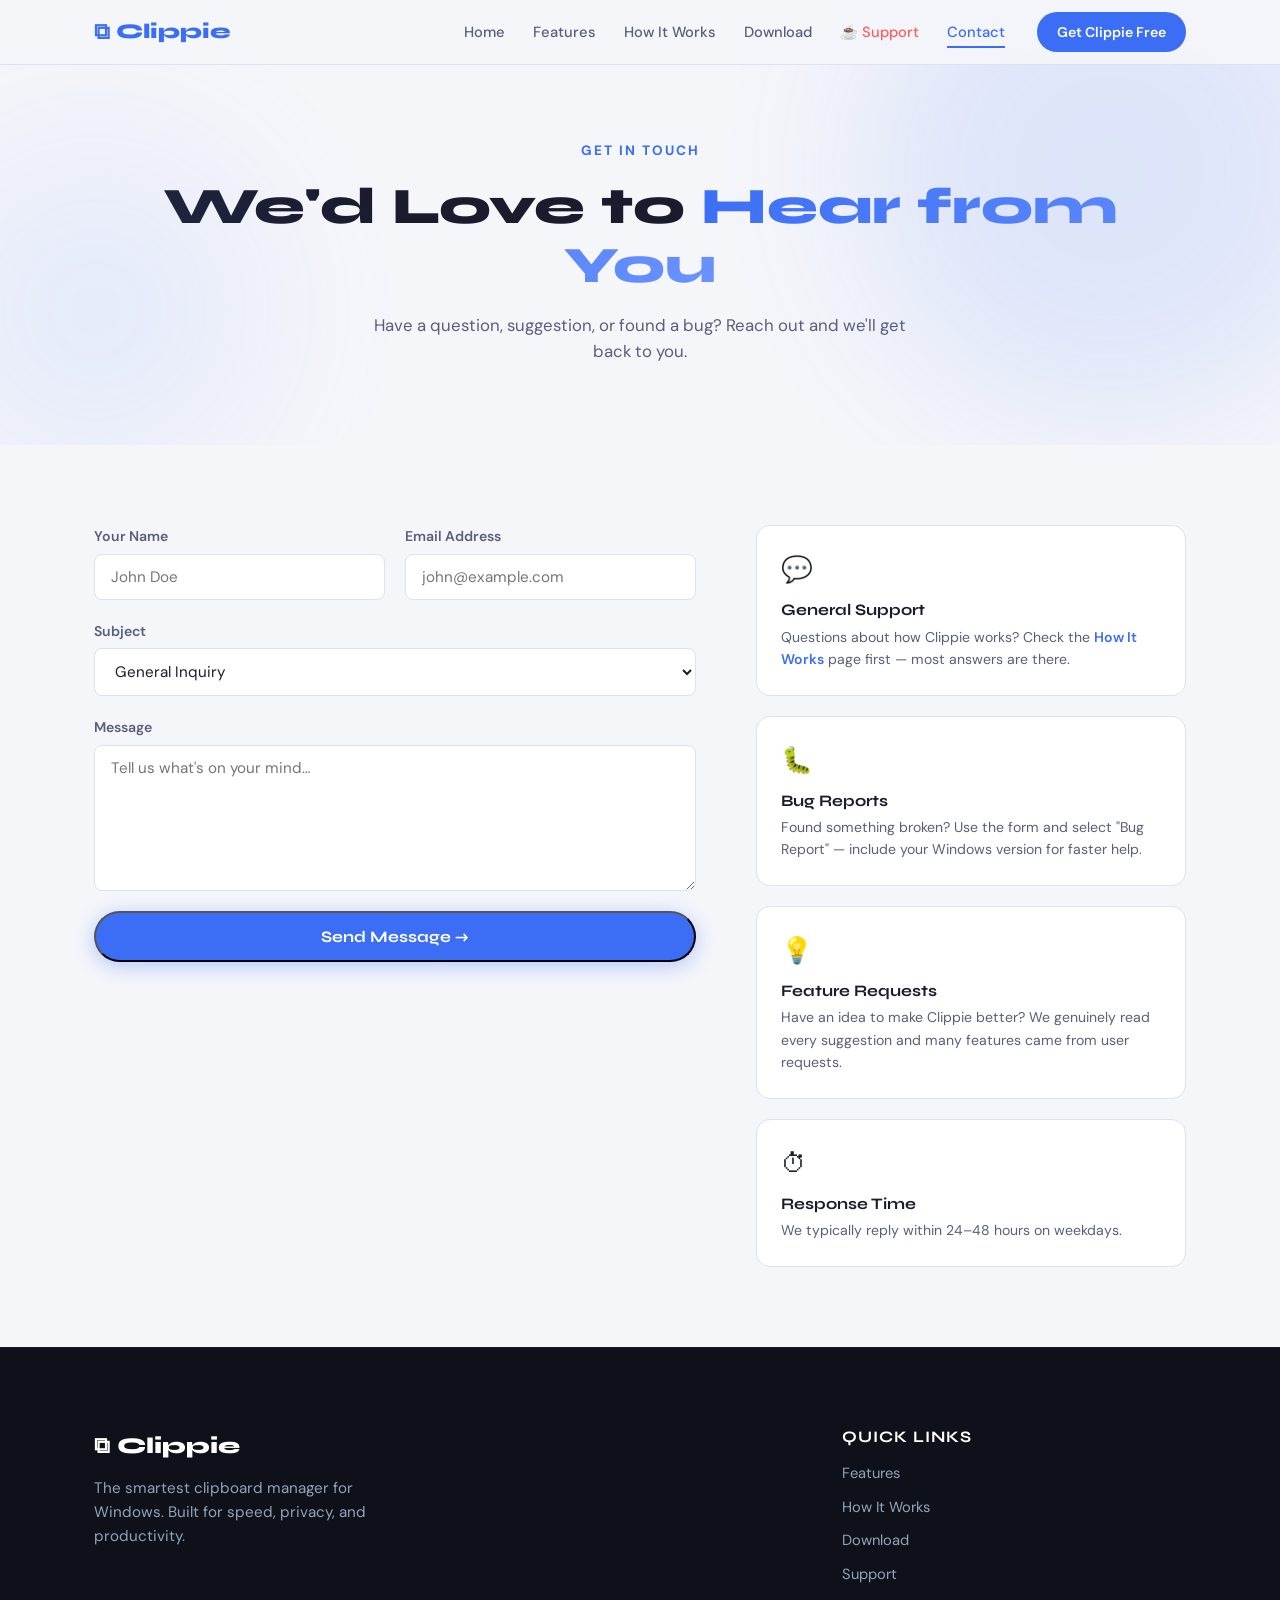
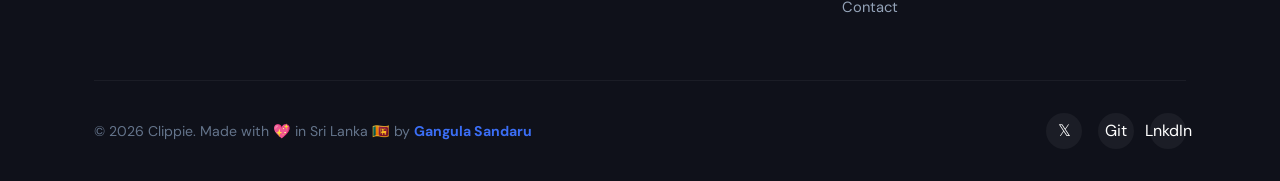
==== commit f8f86e74: "modified the footer section" ====
--- a/contact.html
+++ b/contact.html
@@ -111,15 +111,33 @@
 </section>
 
 <footer class="footer">
-  <div class="container footer-inner">
-    <div class="footer-brand"><span class="logo">⧉ Clippie</span><p>The smart clipboard manager for Windows.</p></div>
-    <div class="footer-links">
-      <a href="features.html">Features</a>
-      <a href="how-it-works.html">How It Works</a>
-      <a href="download.html">Download</a>
-      <a href="contact.html">Contact</a>
+  <div class="container">
+    <div class="footer-inner" style="grid-template-columns: 2fr 1fr;">
+      <div class="footer-brand">
+        <span class="logo">⧉ Clippie</span>
+        <p>The smartest clipboard manager for Windows. Built for speed, privacy, and productivity.</p>
+      </div>
+      
+      <div class="footer-links-col">
+        <h4>Quick Links</h4>
+        <nav class="footer-nav">
+          <a href="features.html">Features</a>
+          <a href="how-it-works.html">How It Works</a>
+          <a href="download.html">Download</a>
+          <a href="support.html">Support</a>
+          <a href="contact.html">Contact</a>
+        </nav>
+      </div>
     </div>
-    <p class="footer-copy">© 2026 Clippie. All rights reserved.</p>
+
+    <div class="footer-bottom">
+      <p class="footer-copy">© 2026 Clippie. Made with 💖 in Sri Lanka 🇱🇰 by <a href="creator.html" style="color: var(--blue); font-weight: 700;">Gangula Sandaru</a></p>
+      <div class="social-links">
+        <a href="#" class="social-link" aria-label="Twitter">𝕏</a>
+        <a href="https://github.com/Gangula-Sandaru" class="social-link" aria-label="GitHub">Git</a>
+        <a href="https://linkedin.com/in/gangula-sandaru" class="social-link" aria-label="LinkedIn">LnkdIn</a>
+      </div>
+    </div>
   </div>
 </footer>
 
--- a/style.css
+++ b/style.css
@@ -246,14 +246,97 @@
 .cta-band .btn-primary:hover { background:#eef; }
 
 /* ======================== FOOTER ======================== */
-.footer { background:var(--text); color:#bbb; padding:48px 0 24px; }
-.footer-inner { display:flex; flex-wrap:wrap; gap:32px; align-items:flex-start; justify-content:space-between; }
-.footer-brand .logo { color:#fff; font-size:1.2rem; }
-.footer-brand p { font-size:.88rem; margin-top:6px; max-width:220px; }
-.footer-links { display:flex; gap:20px; flex-wrap:wrap; }
-.footer-links a { font-size:.9rem; color:#aaa; transition:color var(--transition); }
-.footer-links a:hover { color:#fff; }
-.footer-copy { width:100%; text-align:center; font-size:.82rem; color:#666; padding-top:24px; border-top:1px solid #333; }
+.footer { 
+  background: #0f111a; 
+  color: #94a3b8; 
+  padding: 80px 0 32px; 
+  border-top: 1px solid rgba(255,255,255,0.05);
+}
+.footer-inner { 
+  display: grid; 
+  grid-template-columns: 1.5fr 1fr 1fr; 
+  gap: 60px; 
+  margin-bottom: 60px; 
+}
+.footer-brand .logo { color:#fff; font-size:1.4rem; margin-bottom: 12px; }
+.footer-brand p { font-size:.95rem; line-height: 1.6; max-width: 280px; }
+
+.footer-creator {
+  display: flex;
+  flex-direction: column;
+  gap: 16px;
+}
+.footer-creator h4 { color: #fff; font-size: 1rem; text-transform: uppercase; letter-spacing: 1px; }
+.creator-box {
+  display: flex;
+  align-items: center;
+  gap: 14px;
+}
+.creator-avatar {
+  width: 48px;
+  height: 48px;
+  border-radius: 12px;
+  background: linear-gradient(135deg, var(--blue), var(--blue-light));
+  display: flex;
+  align-items: center;
+  justify-content: center;
+  color: #fff;
+  font-weight: 800;
+  font-size: 1.2rem;
+  box-shadow: 0 4px 12px rgba(59,110,245,0.2);
+}
+.creator-details span { display: block; font-size: 0.82rem; color: #64748b; margin-bottom: 2px; }
+.creator-details a { color: #fff; font-weight: 700; font-size: 1rem; transition: color 0.3s; }
+.creator-details a:hover { color: var(--blue-light); }
+
+.footer-links-col {
+  display: flex;
+  flex-direction: column;
+  gap: 16px;
+}
+.footer-links-col h4 { color: #fff; font-size: 1rem; text-transform: uppercase; letter-spacing: 1px; }
+.footer-nav { display: flex; flex-direction: column; gap: 10px; }
+.footer-nav a { font-size:.92rem; color:#94a3b8; transition:color var(--transition); }
+.footer-nav a:hover { color:#fff; }
+
+.footer-bottom {
+  padding-top: 32px;
+  border-top: 1px solid rgba(255,255,255,0.05);
+  display: flex;
+  justify-content: space-between;
+  align-items: center;
+  flex-wrap: wrap;
+  gap: 20px;
+}
+.footer-copy { font-size:.88rem; color:#64748b; }
+.social-links { display: flex; gap: 16px; }
+.social-link {
+  width: 36px;
+  height: 36px;
+  border-radius: 50%;
+  background: rgba(255,255,255,0.05);
+  display: flex;
+  align-items: center;
+  justify-content: center;
+  color: #fff;
+  transition: all 0.3s;
+  font-size: 1rem;
+}
+.social-link:hover {
+  background: var(--blue);
+  transform: translateY(-3px);
+  box-shadow: 0 4px 12px rgba(59,110,245,0.3);
+}
+
+@media(max-width: 900px) {
+  .footer-inner { grid-template-columns: 1fr 1fr; }
+  .footer-brand { grid-column: span 2; }
+}
+@media(max-width: 600px) {
+  .footer-inner { grid-template-columns: 1fr; }
+  .footer-brand { grid-column: span 1; }
+  .footer-bottom { flex-direction: column; text-align: center; }
+}
 
 /* ======================== PAGE HERO ======================== */
 .page-hero {
